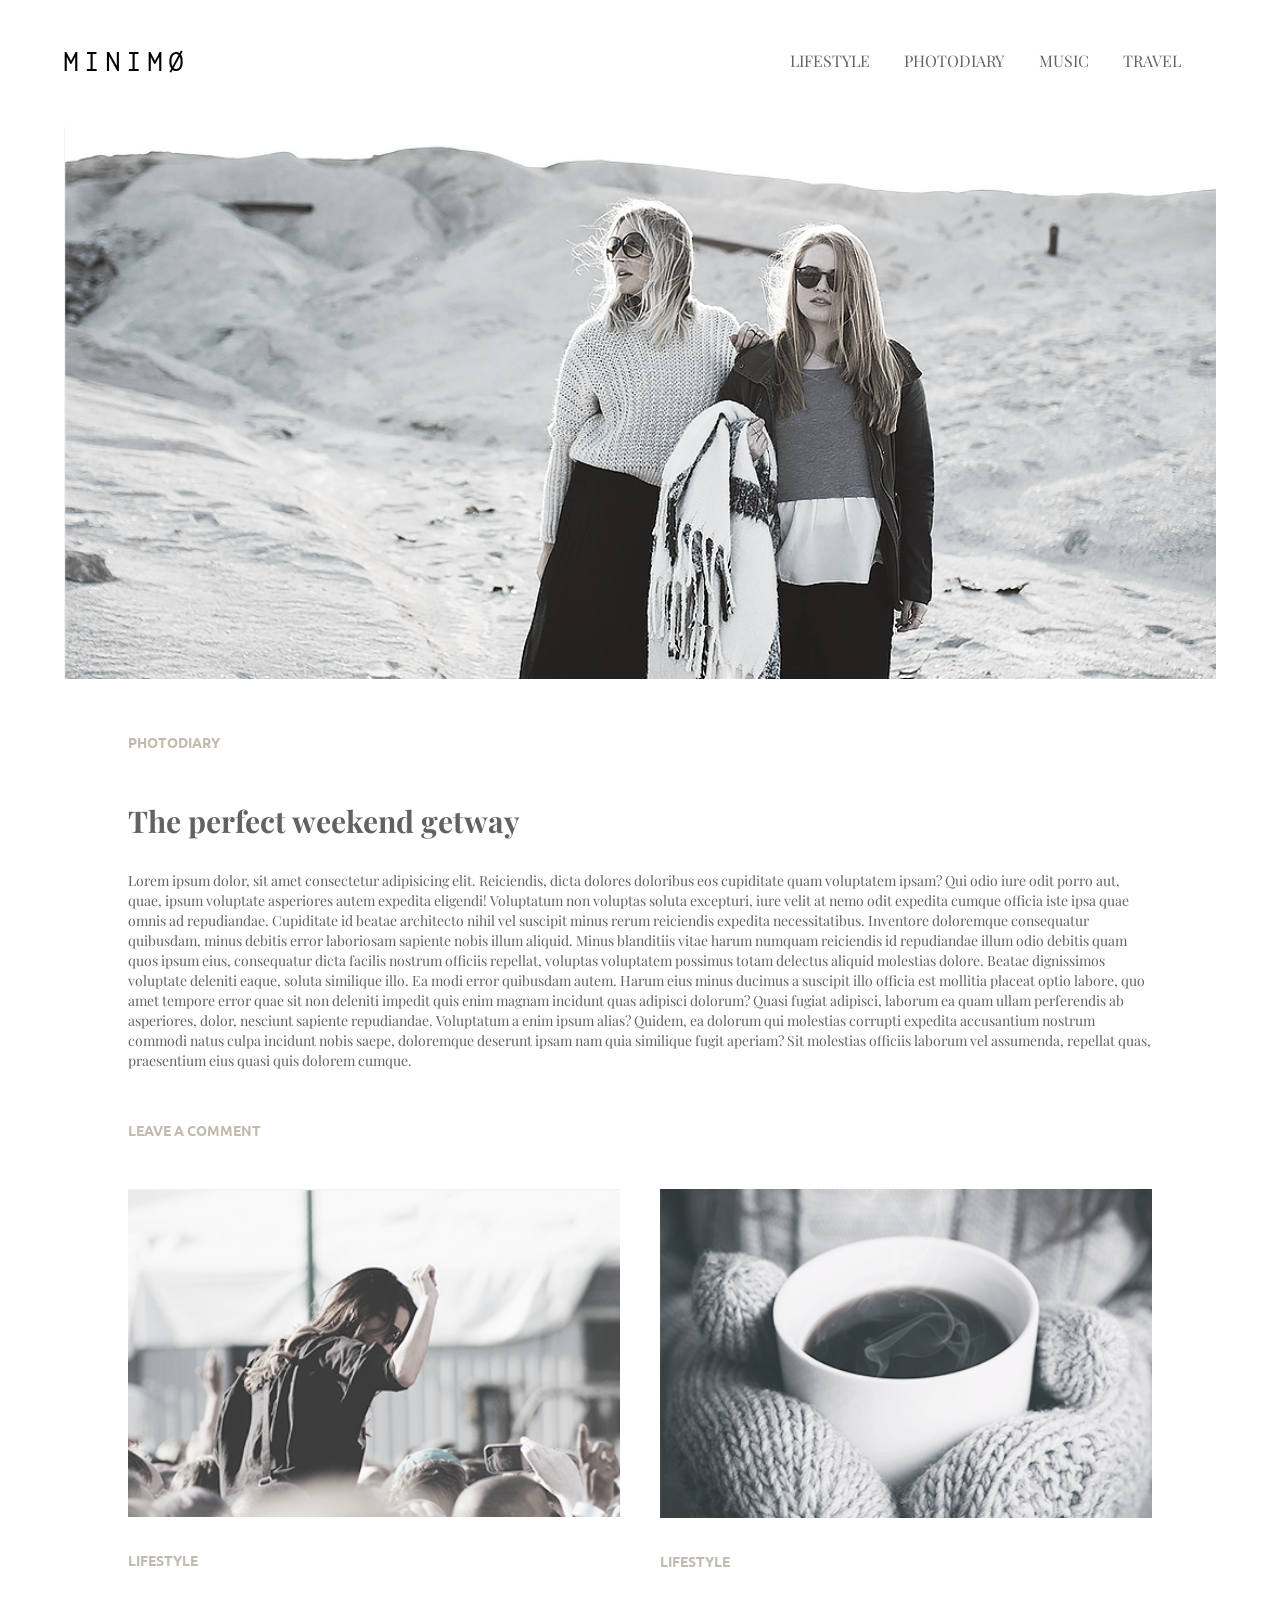
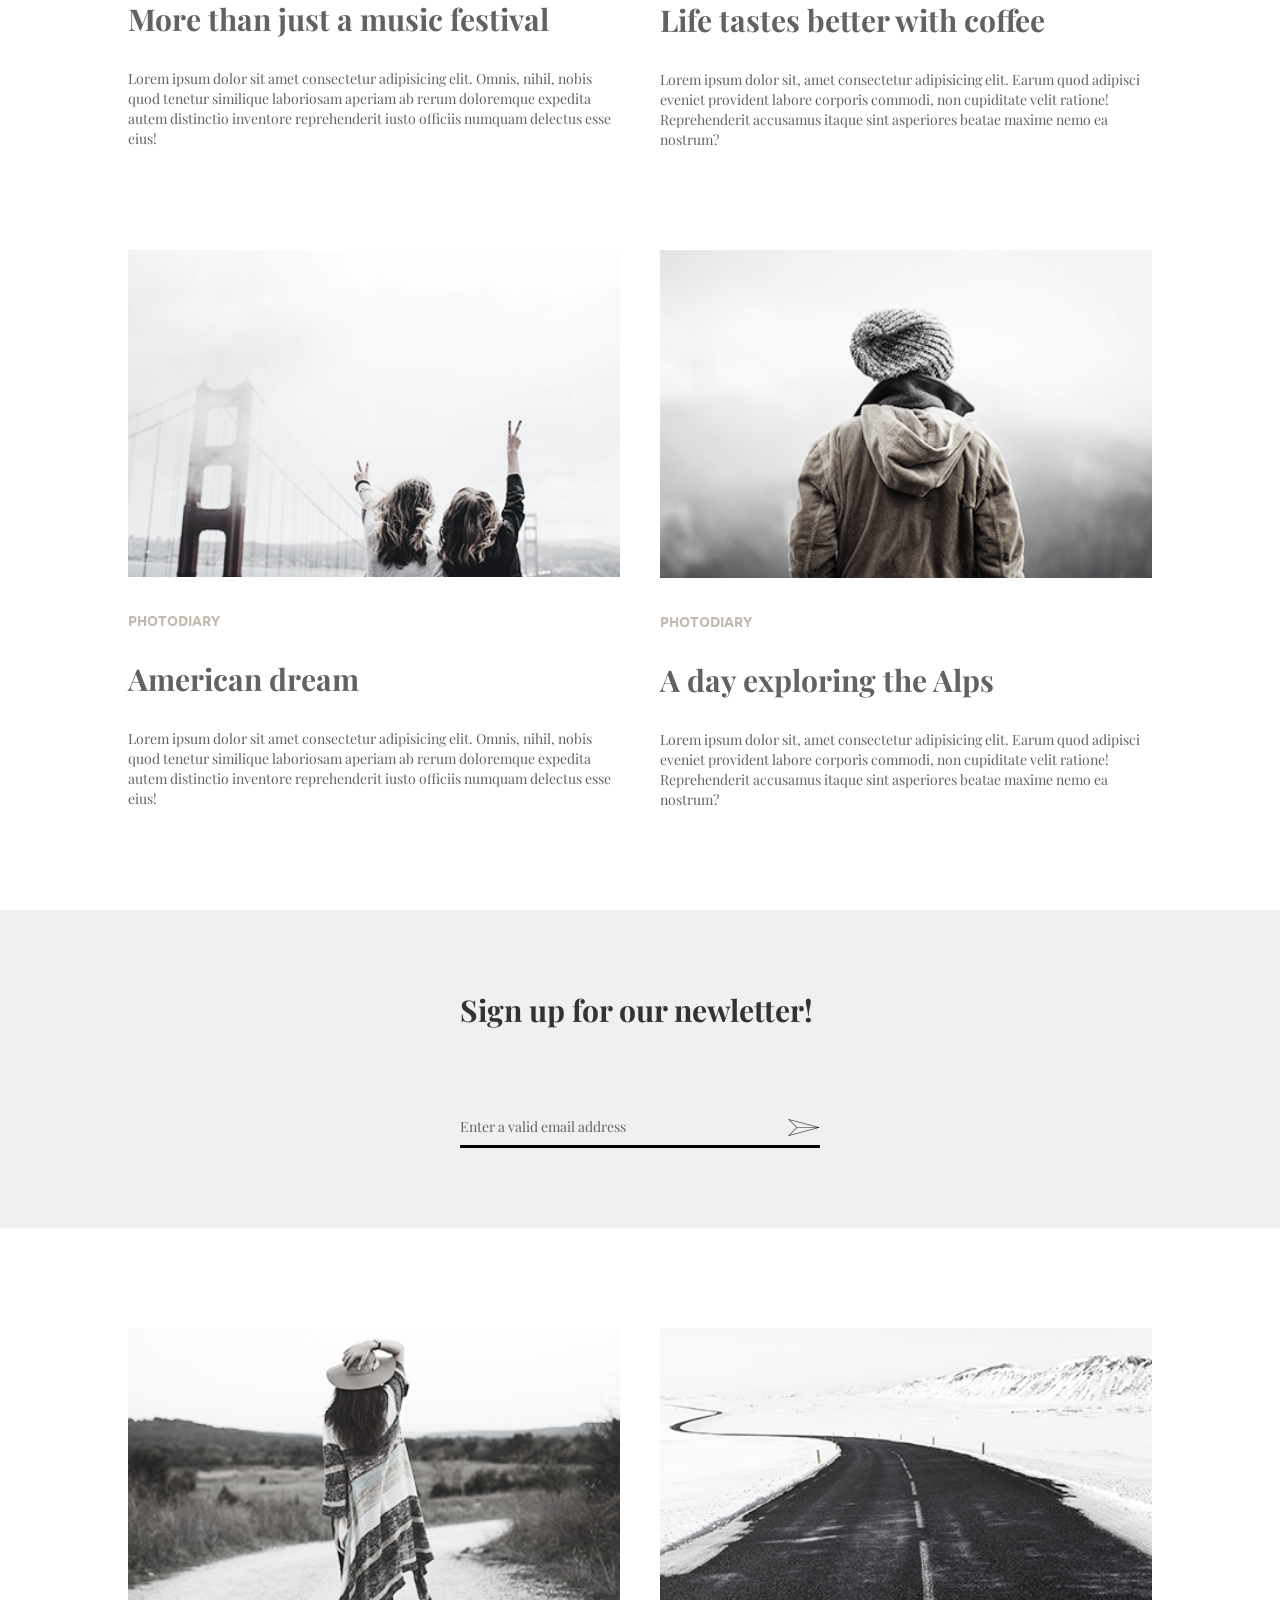
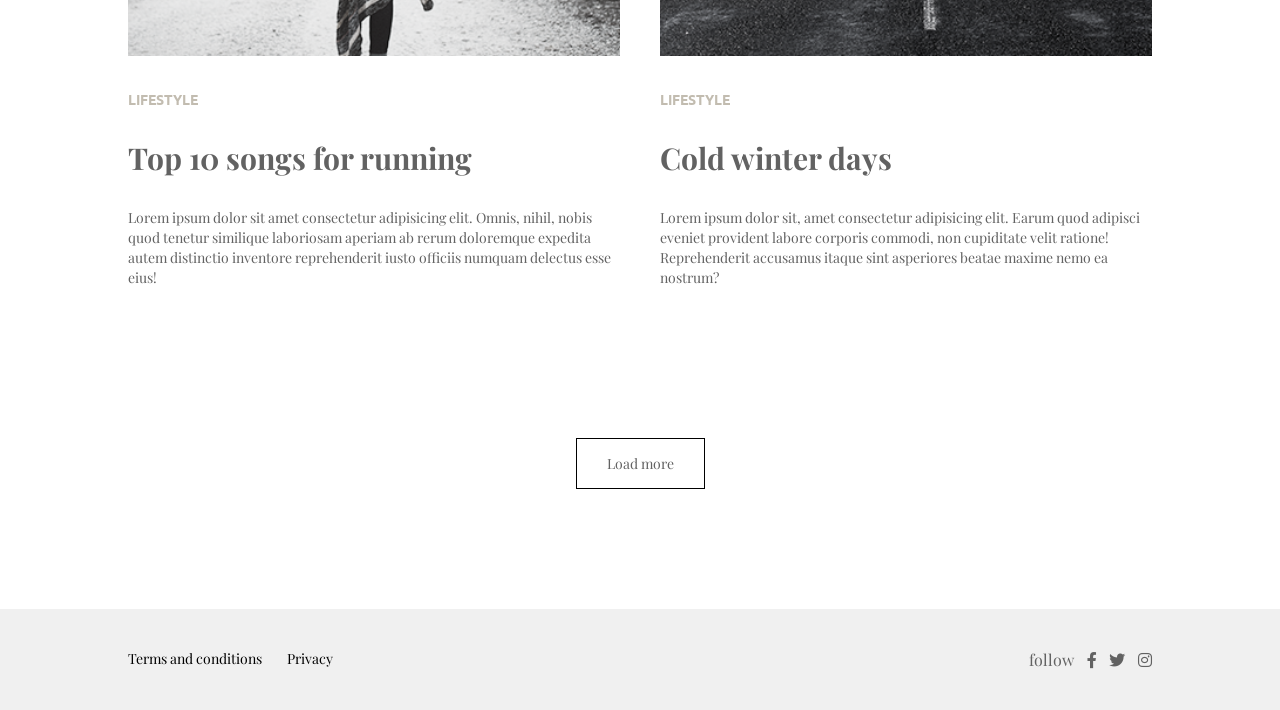
==== index.html @ e21ecb54 "live" ====
<!DOCTYPE html>
<html lang="en">
  <head>
    <meta charset="UTF-8" />
    <meta http-equiv="X-UA-Compatible" content="IE=edge" />
    <meta name="viewport" content="width=device-width, initial-scale=1.0" />
    <title>Minimo</title>
    <link rel="stylesheet" href="css/all.min.css" />
    <link rel="stylesheet" href="css/style.css" />
  </head>
  <body>
    <!-- header part start -->
    <header>
      <div class="logo">
        <img src="images/minimo.png" alt="logo" />
      </div>
      <nav>
        <ul>
          <li><a href="">lifestyle</a></li>
          <li><a href="">photodiary</a></li>
          <li><a href="">music</a></li>
          <li><a href="">travel</a></li>
        </ul>
      </nav>
    </header>
    <!-- header part end -->

    <!-- banner part start -->
    <section class="banner">
      <img src="images/banner.png" alt="banner" />
    </section>
    <!-- banner part end -->

    <!-- photodiary  start -->
    <section class="photodiary">
      <h5>Photodiary</h5>
      <h1>The perfect weekend getway</h1>
      <p>
        Lorem ipsum dolor, sit amet consectetur adipisicing elit. Reiciendis,
        dicta dolores doloribus eos cupiditate quam voluptatem ipsam? Qui odio
        iure odit porro aut, quae, ipsum voluptate asperiores autem expedita
        eligendi! Voluptatum non voluptas soluta excepturi, iure velit at nemo
        odit expedita cumque officia iste ipsa quae omnis ad repudiandae.
        Cupiditate id beatae architecto nihil vel suscipit minus rerum
        reiciendis expedita necessitatibus. Inventore doloremque consequatur
        quibusdam, minus debitis error laboriosam sapiente nobis illum aliquid.
        Minus blanditiis vitae harum numquam reiciendis id repudiandae illum
        odio debitis quam quos ipsum eius, consequatur dicta facilis nostrum
        officiis repellat, voluptas voluptatem possimus totam delectus aliquid
        molestias dolore. Beatae dignissimos voluptate deleniti eaque, soluta
        similique illo. Ea modi error quibusdam autem. Harum eius minus ducimus
        a suscipit illo officia est mollitia placeat optio labore, quo amet
        tempore error quae sit non deleniti impedit quis enim magnam incidunt
        quas adipisci dolorum? Quasi fugiat adipisci, laborum ea quam ullam
        perferendis ab asperiores, dolor, nesciunt sapiente repudiandae.
        Voluptatum a enim ipsum alias? Quidem, ea dolorum qui molestias corrupti
        expedita accusantium nostrum commodi natus culpa incidunt nobis saepe,
        doloremque deserunt ipsam nam quia similique fugit aperiam? Sit
        molestias officiis laborum vel assumenda, repellat quas, praesentium
        eius quasi quis dolorem cumque.
      </p>
      <h5>Leave a comment</h5>
    </section>
    <!-- photodiary section  end -->

    <!-- lifestyle start  -->
    <section class="lifestyle">
      <div class="lifestyle_one">
        <img src="images/pic1.png" alt="lifestyle" />
        <h5>lifestyle</h5>
        <h1>More than just a music festival</h1>
        <p>
          Lorem ipsum dolor sit amet consectetur adipisicing elit. Omnis, nihil,
          nobis quod tenetur similique laboriosam aperiam ab rerum doloremque
          expedita autem distinctio inventore reprehenderit iusto officiis
          numquam delectus esse eius!
        </p>
      </div>

      <div class="lifestyle_two">
        <img src="images/pic2.png" alt="lifestyle" />
        <h5>lifestyle</h5>
        <h1>Life tastes better with coffee</h1>
        <p>
          Lorem ipsum dolor sit, amet consectetur adipisicing elit. Earum quod
          adipisci eveniet provident labore corporis commodi, non cupiditate
          velit ratione! Reprehenderit accusamus itaque sint asperiores beatae
          maxime nemo ea nostrum?
        </p>
      </div>
    </section>
    <section class="lifestyle">
      <div class="lifestyle_three">
        <img src="images/pic3.png" alt="lifestyle" />
        <h5>Photodiary</h5>
        <h1>American dream</h1>
        <p>
          Lorem ipsum dolor sit amet consectetur adipisicing elit. Omnis, nihil,
          nobis quod tenetur similique laboriosam aperiam ab rerum doloremque
          expedita autem distinctio inventore reprehenderit iusto officiis
          numquam delectus esse eius!
        </p>
      </div>

      <div class="lifestyle_four">
        <img src="images/pic4.png" alt="lifestyle" />
        <h5>Photodiary</h5>
        <h1>A day exploring the Alps</h1>
        <p>
          Lorem ipsum dolor sit, amet consectetur adipisicing elit. Earum quod
          adipisci eveniet provident labore corporis commodi, non cupiditate
          velit ratione! Reprehenderit accusamus itaque sint asperiores beatae
          maxime nemo ea nostrum?
        </p>
      </div>
    </section>
    <!-- lifestyle section end  -->

    <!-- newsletter sction start  -->
    <section class="newsletter">
      <div class="news">
        <h1>Sign up for our newletter!</h1>
        <input
          type="email"
          name=""
          id="email"
          placeholder="Enter a valid email address"
        />
        <div class="send">
          <img src="images/sendicon.png" alt="image" />
        </div>
      </div>
    </section>
    <!-- newsletter sction end  -->

    <!-- Footer lifestyle section add  -->
    <section class="lifestyle">
      <div class="lifestyle_five">
        <img src="images/pic5.png" alt="lifestyle" />
        <h5>Lifestyle</h5>
        <h1>Top 10 songs for running</h1>
        <p>
          Lorem ipsum dolor sit amet consectetur adipisicing elit. Omnis, nihil,
          nobis quod tenetur similique laboriosam aperiam ab rerum doloremque
          expedita autem distinctio inventore reprehenderit iusto officiis
          numquam delectus esse eius!
        </p>
      </div>

      <div class="lifestyle_six">
        <img src="images/pic6.png" alt="lifestyle" />
        <h5>Lifestyle</h5>
        <h1>Cold winter days</h1>
        <p>
          Lorem ipsum dolor sit, amet consectetur adipisicing elit. Earum quod
          adipisci eveniet provident labore corporis commodi, non cupiditate
          velit ratione! Reprehenderit accusamus itaque sint asperiores beatae
          maxime nemo ea nostrum?
        </p>
      </div>
    </section>
    <!-- Footer lifestyle section end  -->

    <!-- load more section start  -->
    <section class="load">
      <div class="load_more">
        <input type="button" value="Load more" />
      </div>
    </section>

    <!-- load more section end  -->

    <!-- footer section start  -->
    <footer>
      <div class="footer_content">
        <div class="terms">
          <ul>
            <li><a href="">Terms and conditions</a></li>
            <li><a href="">Privacy</a></li>
          </ul>
        </div>
        <div class="social_icon">
          <ul>
            <li><a href="">follow</a></li>
            <li>
              <a href=""><i class="fab fa-facebook-f"></i></a>
            </li>
            <li>
              <a href=""><i class="fab fa-twitter"></i></a>
            </li>
            <li>
              <a href=""><i class="fab fa-instagram"></i></a>
            </li>
          </ul>
        </div>
      </div>
    </footer>
    <!-- footer section end  -->
  </body>
</html>
---- css/style.css ----
@import url("https://fonts.googleapis.com/css2?family=Playfair+Display:wght@400;500;600;700;800;900&family=Ubuntu:wght@300;400;500;700&display=swap");
/* font-family: 'Playfair Display', serif;  */
/* font-family: 'Ubuntu', sans-serif;  */
* {
  margin: 0px;
  padding: 0px;
}

/* header part css start */
header {
  width: 90%;
  margin: auto;
  display: flex;
  justify-content: space-between;
  margin-top: 50px;
}
.logo {
}
.logo img {
}
nav {
  width: 40%;
}
nav ul {
  list-style: none;
  display: flex;
  justify-content: space-evenly;
}
nav ul li {
}
nav ul li a {
  text-decoration: none;
  text-transform: uppercase;
  font-family: "Playfair Display", serif;
  color: #626262;
}
/* header part css end */

/* banner part css start */
.banner {
  width: 90%;
  margin: auto;
  margin-top: 50px;
}
.banner img {
  width: 100%;
}
/* banner part css end */

/* photodiary css start  */
.photodiary {
  width: 80%;
  margin: auto;
  margin-top: 30px;
  margin-bottom: 30px;
}
.photodiary h5 {
  color: #c2bcb0;
  font-size: 14px;
  text-transform: uppercase;
  margin-top: 50px;
  margin-bottom: 50px;
  font-family: "Ubuntu", sans-serif;
}
.photodiary h1 {
  color: #626262;
  font-size: 30px;
  font-family: "Playfair Display", serif;
  margin-bottom: 30px;
}
.photodiary p {
  font-size: 14px;
  font-family: "Playfair Display", serif;
  color: #626262;
  line-height: 20px;
  font-weight: 400px;
}
/* photodiary css end  */

/* lifestyle css start  */
.lifestyle {
  margin-top: 50px;
  display: flex;
  width: 80%;
  margin: auto;
  justify-content: space-between;
}
.lifestyle_one {
  width: 48%;
}
.lifestyle_one img {
  width: 100%;
}
.lifestyle_one h5 {
  color: #c2bcb0;
  font-size: 14px;
  text-transform: uppercase;
  margin-top: 30px;
  margin-bottom: 30px;
  font-family: "Ubuntu", sans-serif;
}
.lifestyle_one h1 {
  color: #626262;
  font-size: 30px;
  font-family: "Playfair Display", serif;
  margin-bottom: 30px;
}
.lifestyle_one p {
  font-size: 14px;
  font-family: "Playfair Display", serif;
  color: #626262;
  line-height: 20px;
  font-weight: 400px;
}
.lifestyle_two {
  width: 48%;
}
.lifestyle_two img {
  width: 100%;
}
.lifestyle_two h5 {
  color: #c2bcb0;
  font-size: 14px;
  text-transform: uppercase;
  margin-top: 30px;
  margin-bottom: 30px;
  font-family: "Ubuntu", sans-serif;
}
.lifestyle_two h1 {
  color: #626262;
  font-size: 30px;
  font-family: "Playfair Display", serif;
  margin-bottom: 30px;
}
.lifestyle_two p {
  font-size: 14px;
  font-family: "Playfair Display", serif;
  color: #626262;
  line-height: 20px;
  font-weight: 400px;
}
.lifestyle_three {
  width: 48%;
  margin-bottom: 100px;
}
.lifestyle_three img {
  margin-top: 100px;
  width: 100%;
}
.lifestyle_three h5 {
  color: #c2bcb0;
  font-size: 14px;
  text-transform: uppercase;
  margin-top: 30px;
  margin-bottom: 30px;
  font-family: "Ubuntu", sans-serif;
}
.lifestyle_three h1 {
  color: #626262;
  font-size: 30px;
  font-family: "Playfair Display", serif;
  margin-bottom: 30px;
}
.lifestyle_three p {
  font-size: 14px;
  font-family: "Playfair Display", serif;
  color: #626262;
  line-height: 20px;
  font-weight: 400px;
}
.lifestyle_four {
  width: 48%;
  margin-bottom: 100px;
}
.lifestyle_four img {
  width: 100%;
  margin-top: 100px;
}
.lifestyle_four h5 {
  color: #c2bcb0;
  font-size: 14px;
  text-transform: uppercase;
  margin-top: 30px;
  margin-bottom: 30px;
  font-family: "Ubuntu", sans-serif;
}
.lifestyle_four h1 {
  color: #626262;
  font-size: 30px;
  font-family: "Playfair Display", serif;
  margin-bottom: 30px;
}
.lifestyle_four p {
  font-size: 14px;
  font-family: "Playfair Display", serif;
  color: #626262;
  line-height: 20px;
  font-weight: 400px;
}
/* lifestyle css end  */

/* newsletter css start  */
.newsletter {
  background: #f0f0f0;
  padding: 80px 0px;
}
.news {
  margin: auto;
  width: 360px;
  position: relative;
}
.news h1 {
  color: #333333;
  font-size: 30px;
  font-family: 400px;
  font-family: "Playfair Display", serif;
}

.news input {
  margin-top: 80px;
  color: #888888;
  border: none;
  background: transparent;
  border-bottom: 3px solid black;
  width: 360px;
  padding: 10px 0px;
}
.send {
  position: absolute;
  right: 0px;
  bottom: 8px;
}
input::placeholder {
  font-size: 14px;
  font-family: "Playfair Display", serif;
  color: #626262;
}
/* newsletter css end  */

/* Footer lifstyle css start  */
.lifestyle_five {
  width: 48%;
  margin-bottom: 50px;
}
.lifestyle_five img {
  margin-top: 100px;
  width: 100%;
}
.lifestyle_five h5 {
  color: #c2bcb0;
  font-size: 14px;
  text-transform: uppercase;
  margin-top: 30px;
  margin-bottom: 30px;
  font-family: "Ubuntu", sans-serif;
}
.lifestyle_five h1 {
  color: #626262;
  font-size: 30px;
  font-family: "Playfair Display", serif;
  margin-bottom: 30px;
}
.lifestyle_five p {
  font-size: 14px;
  font-family: "Playfair Display", serif;
  color: #626262;
  line-height: 20px;
  font-weight: 400px;
}

.lifestyle_six {
  width: 48%;
  margin-bottom: 50px;
}
.lifestyle_six img {
  margin-top: 100px;
  width: 100%;
}
.lifestyle_six h5 {
  color: #c2bcb0;
  font-size: 14px;
  text-transform: uppercase;
  margin-top: 30px;
  margin-bottom: 30px;
  font-family: "Ubuntu", sans-serif;
}
.lifestyle_six h1 {
  color: #626262;
  font-size: 30px;
  font-family: "Playfair Display", serif;
  margin-bottom: 30px;
}
.lifestyle_six p {
  font-size: 14px;
  font-family: "Playfair Display", serif;
  color: #626262;
  line-height: 20px;
  font-weight: 400px;
}
/* Footer lifstyle css end  */

/* load more section css start  */
.load {
  text-align: center;
  padding: 100px;
}
.load_more {
}
.load_more input {
  padding: 20px;
  background: transparent;
  border: none;
  border: 1px solid black;
}
input[type="button"] {
  font-size: 14px;
  font-family: "Playfair Display", serif;
  color: #626262;
  padding: 15px 30px;
}

/* load more section css end  */

/* footer section css start  */
footer {
  margin-top: 20px;
  background: #f0f0f0;
  padding: 40px 0px;
}
.footer_content {
  width: 80%;
  margin: auto;
  display: flex;
  justify-content: space-between;
}
.terms {
  width: 20%;
}
.terms ul {
  list-style: none;
  display: flex;
  justify-content: space-between;
}
.terms ul li {
  text-decoration: none;
  font-size: 12px;
}
.terms ul li a {
  font-size: 14px;
  font-family: "Playfair Display", serif;
  color: black;
  text-decoration: none;
}

.social_icon {
  width: 12%;
  list-style: none;
  text-decoration: none;
}
.social_icon ul {
  display: flex;
  justify-content: space-between;
}
.social_icon ul li {
  list-style: none;
  font-family: "Playfair Display", serif;
  color: #626262;
}
.social_icon ul li a {
  text-decoration: none;
  color: #626262;
}
.social_icon ul li a i {
}
/* footer section css end  */
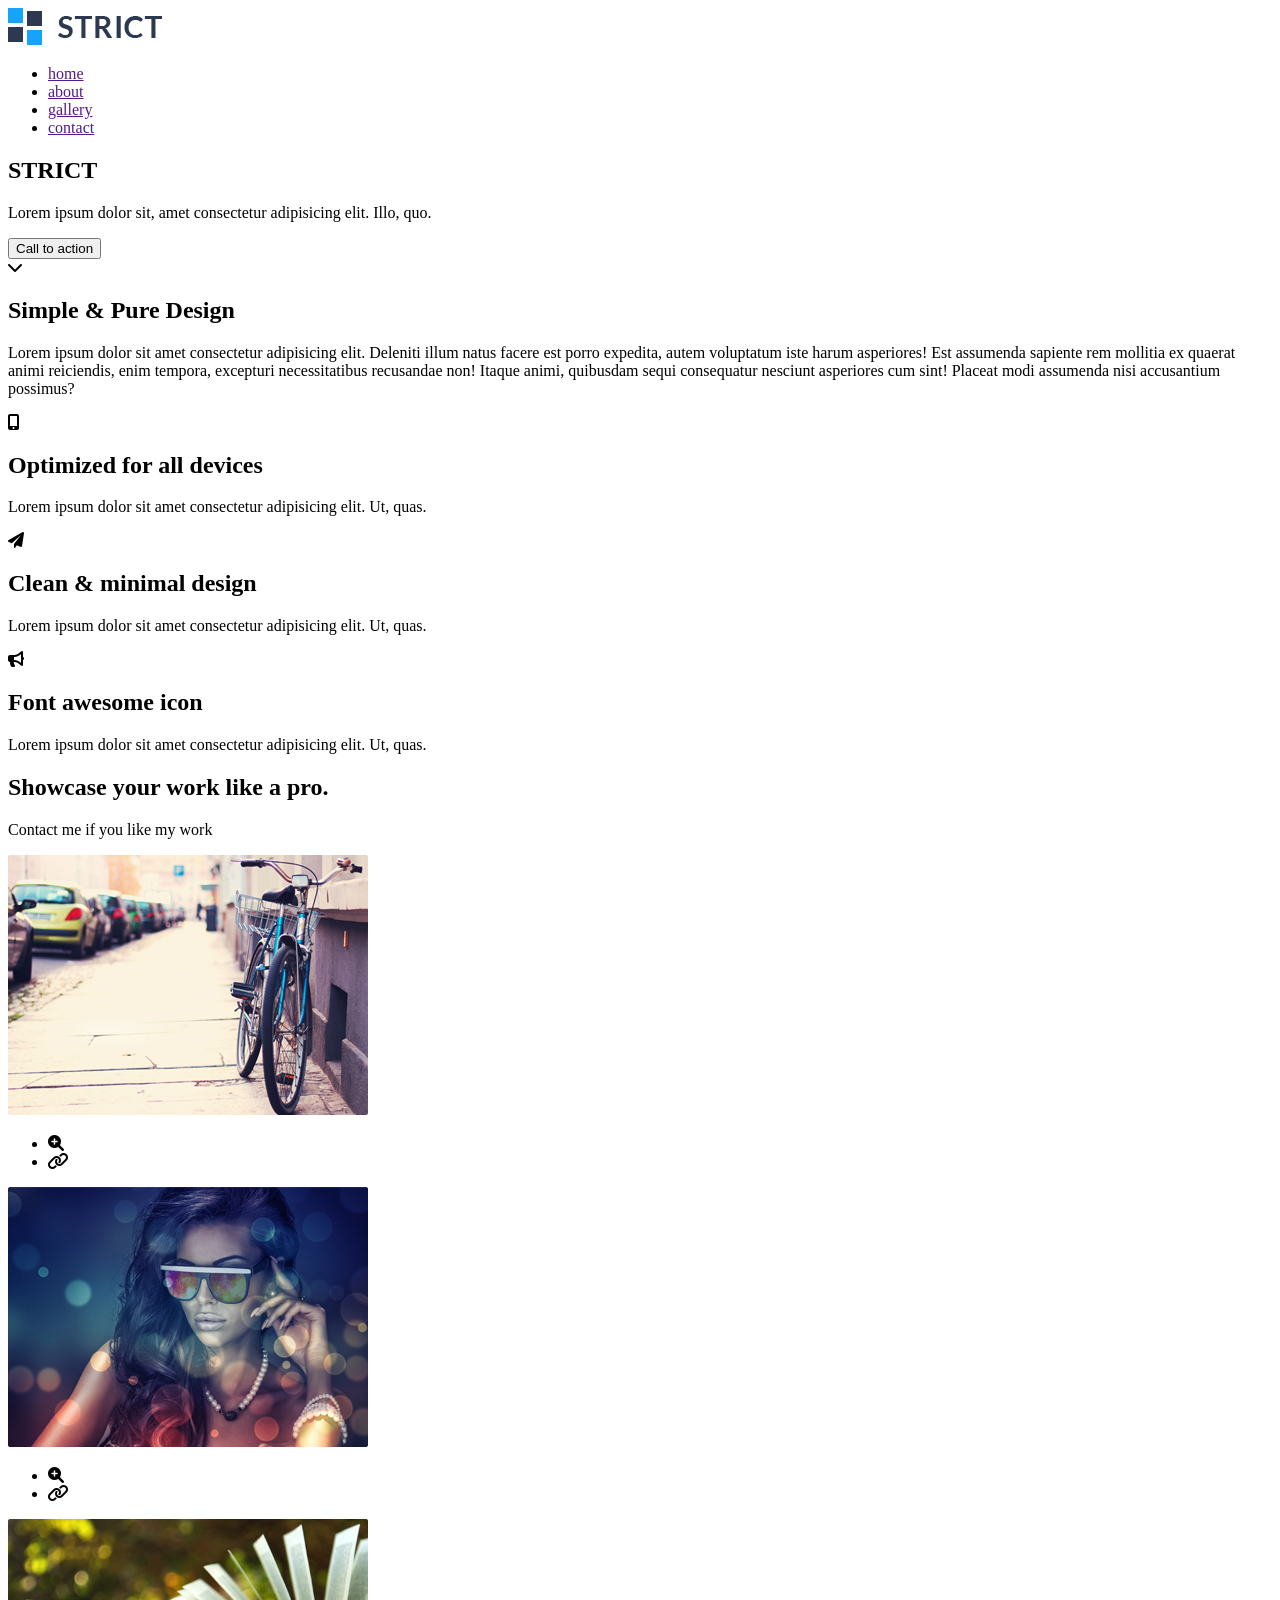
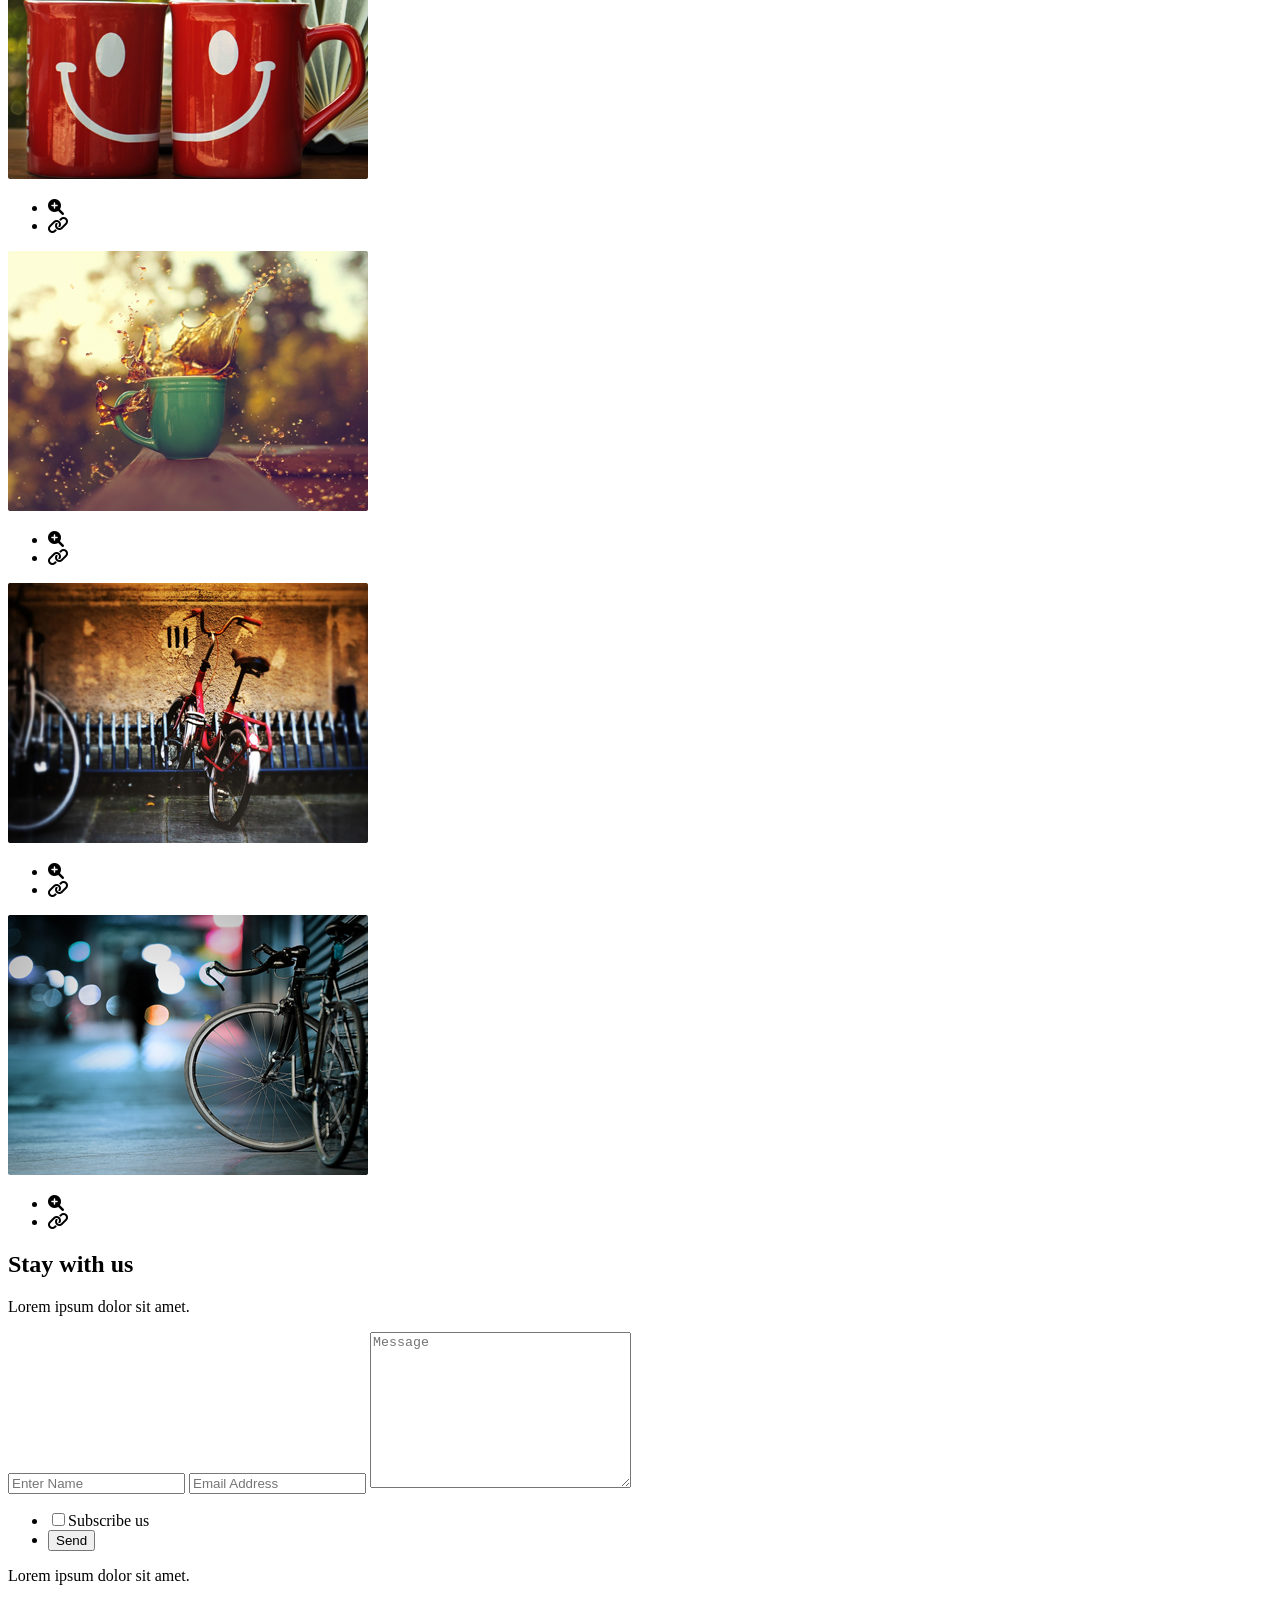
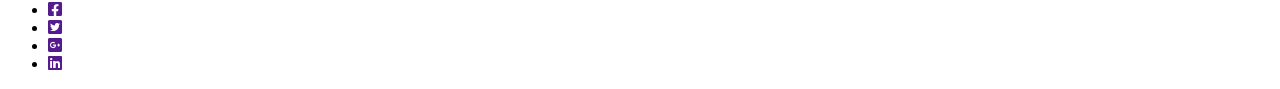
==== commit 08451d16: "live" ====
--- a/index.html
+++ b/index.html
@@ -4,197 +4,221 @@
     <meta charset="UTF-8" />
     <meta http-equiv="X-UA-Compatible" content="IE=edge" />
     <meta name="viewport" content="width=device-width, initial-scale=1.0" />
-    <title>Minimo</title>
-    <link rel="stylesheet" href="css/all.min.css" />
-    <link rel="stylesheet" href="css/style.css" />
+    <link rel="stylesheet" href="./css/all.min.css" />
+    <link rel="stylesheet" href="./css/Style.css" />
+    <title>Strict</title>
   </head>
   <body>
-    <!-- header part start -->
-    <header>
-      <div class="logo">
-        <img src="images/minimo.png" alt="logo" />
-      </div>
-      <nav>
-        <ul>
-          <li><a href="">lifestyle</a></li>
-          <li><a href="">photodiary</a></li>
-          <li><a href="">music</a></li>
-          <li><a href="">travel</a></li>
-        </ul>
-      </nav>
-    </header>
-    <!-- header part end -->
+    <!-- header part starts -->
+    <div class="header">
+      <header>
+        <div class="logo">
+          <img src="./images/logo.png" alt="" />
+        </div>
+        <nav>
+          <ul>
+            <li><a href="">home</a></li>
+            <li><a href="">about</a></li>
+            <li><a href="">gallery</a></li>
+            <li><a href="">contact</a></li>
+          </ul>
+        </nav>
+      </header>
+    </div>
+    <!-- header part ends -->
 
-    <!-- banner part start -->
+    <!-- banner part starts  -->
     <section class="banner">
-      <img src="images/banner.png" alt="banner" />
-    </section>
-    <!-- banner part end -->
+      <div class="banner_content">
+        <h1>STRICT</h1>
+        <span></span>
+        <p>
+          Lorem ipsum dolor sit, amet consectetur adipisicing elit. Illo, quo.
+        </p>
+        <input type="button" value="Call to action" />
+        <div class="icon">
+          <i class="fas fa-chevron-down"></i>
+        </div>
+      </div>
+    </section>
+    <!-- banner part ends  -->
 
-    <!-- photodiary  start -->
-    <section class="photodiary">
-      <h5>Photodiary</h5>
-      <h1>The perfect weekend getway</h1>
-      <p>
-        Lorem ipsum dolor, sit amet consectetur adipisicing elit. Reiciendis,
-        dicta dolores doloribus eos cupiditate quam voluptatem ipsam? Qui odio
-        iure odit porro aut, quae, ipsum voluptate asperiores autem expedita
-        eligendi! Voluptatum non voluptas soluta excepturi, iure velit at nemo
-        odit expedita cumque officia iste ipsa quae omnis ad repudiandae.
-        Cupiditate id beatae architecto nihil vel suscipit minus rerum
-        reiciendis expedita necessitatibus. Inventore doloremque consequatur
-        quibusdam, minus debitis error laboriosam sapiente nobis illum aliquid.
-        Minus blanditiis vitae harum numquam reiciendis id repudiandae illum
-        odio debitis quam quos ipsum eius, consequatur dicta facilis nostrum
-        officiis repellat, voluptas voluptatem possimus totam delectus aliquid
-        molestias dolore. Beatae dignissimos voluptate deleniti eaque, soluta
-        similique illo. Ea modi error quibusdam autem. Harum eius minus ducimus
-        a suscipit illo officia est mollitia placeat optio labore, quo amet
-        tempore error quae sit non deleniti impedit quis enim magnam incidunt
-        quas adipisci dolorum? Quasi fugiat adipisci, laborum ea quam ullam
-        perferendis ab asperiores, dolor, nesciunt sapiente repudiandae.
-        Voluptatum a enim ipsum alias? Quidem, ea dolorum qui molestias corrupti
-        expedita accusantium nostrum commodi natus culpa incidunt nobis saepe,
-        doloremque deserunt ipsam nam quia similique fugit aperiam? Sit
-        molestias officiis laborum vel assumenda, repellat quas, praesentium
-        eius quasi quis dolorem cumque.
-      </p>
-      <h5>Leave a comment</h5>
-    </section>
-    <!-- photodiary section  end -->
+    <!-- simple & pure design section starts -->
+    <section class="simple_design">
+      <div class="simple_content">
+        <h1>Simple & Pure Design</h1>
+        <p>
+          Lorem ipsum dolor sit amet consectetur adipisicing elit. Deleniti
+          illum natus facere est porro expedita, autem voluptatum iste harum
+          asperiores! Est assumenda sapiente rem mollitia ex quaerat animi
+          reiciendis, enim tempora, excepturi necessitatibus recusandae non!
+          Itaque animi, quibusdam sequi consequatur nesciunt asperiores cum
+          sint! Placeat modi assumenda nisi accusantium possimus?
+        </p>
+      </div>
+    </section>
+    <!-- simple & pure design section starts -->
+    <!-- feature section starts  -->
+    <section class="feature">
+      <div class="feature_content">
+        <div class="feature_content_icon">
+          <i class="fas fa-mobile-alt"></i>
+        </div>
+        <h2>Optimized for all devices</h2>
+        <p>
+          Lorem ipsum dolor sit amet consectetur adipisicing elit. Ut, quas.
+        </p>
+      </div>
+      <div class="feature_content">
+        <div class="feature_content_icon">
+          <i class="fas fa-paper-plane"></i>
+        </div>
+        <h2>Clean & minimal design</h2>
+        <p>
+          Lorem ipsum dolor sit amet consectetur adipisicing elit. Ut, quas.
+        </p>
+      </div>
+      <div class="feature_content">
+        <div class="feature_content_icon">
+          <i class="fas fa-bullhorn"></i>
+        </div>
+        <h2>Font awesome icon</h2>
+        <p>
+          Lorem ipsum dolor sit amet consectetur adipisicing elit. Ut, quas.
+        </p>
+      </div>
+    </section>
+    <!-- feature section ends  -->
+    <!-- showcase section starts  -->
+    <section class="showcase">
+      <div class="showcase_section">
+        <div class="showcase_content">
+          <h1>Showcase your work like a pro.</h1>
+          <p>Contact me if you like my work</p>
+        </div>
+        <div class="show">
+          <div class="showcase_image">
+            <div class="item">
+              <img src="./images/showcase1.png" alt="image" />
+            </div>
+            <div class="icon_box">
+              <ul>
+                <li><i class="fas fa-search-plus"></i></li>
+                <li><i class="fas fa-link"></i></li>
+              </ul>
+            </div>
+          </div>
+          <div class="showcase_image">
+            <div class="item">
+              <img src="./images/showcase2.png" alt="image" />
+            </div>
+            <div class="icon_box">
+              <ul>
+                <li><i class="fas fa-search-plus"></i></li>
+                <li><i class="fas fa-link"></i></li>
+              </ul>
+            </div>
+          </div>
+          <div class="showcase_image">
+            <div class="item">
+              <img src="./images/showcase3.png" alt="image" />
+            </div>
+            <div class="icon_box">
+              <ul>
+                <li><i class="fas fa-search-plus"></i></li>
+                <li><i class="fas fa-link"></i></li>
+              </ul>
+            </div>
+          </div>
+        </div>
+        <div class="show">
+          <div class="showcase_image">
+            <div class="item">
+              <img src="./images/showcase4.png" alt="image" />
+            </div>
+            <div class="icon_box">
+              <ul>
+                <li><i class="fas fa-search-plus"></i></li>
+                <li><i class="fas fa-link"></i></li>
+              </ul>
+            </div>
+          </div>
+          <div class="showcase_image">
+            <div class="item">
+              <img src="./images/showcase5.png" alt="image" />
+            </div>
+            <div class="icon_box">
+              <ul>
+                <li><i class="fas fa-search-plus"></i></li>
+                <li><i class="fas fa-link"></i></li>
+              </ul>
+            </div>
+          </div>
+          <div class="showcase_image">
+            <div class="item">
+              <img src="./images/showcase6.png" alt="image" />
+            </div>
+            <div class="icon_box">
+              <ul>
+                <li><i class="fas fa-search-plus"></i></li>
+                <li><i class="fas fa-link"></i></li>
+              </ul>
+            </div>
+          </div>
+        </div>
+      </div>
+    </section>
+    <!-- showcase section ends  -->
+    <!-- newsletter section starts  -->
+    <section class="contact">
+      <div class="contact_details">
+        <div class="contact_header">
+          <h1>Stay with us</h1>
+          <p>Lorem ipsum dolor sit amet.</p>
+        </div>
+        <form action="">
+          <input type="text" name="" id="" placeholder="Enter Name" />
+          <input type="email" name="" id="" placeholder="Email Address" />
+          <textarea
+            name=""
+            id=""
+            cols="30"
+            rows="10"
+            placeholder="Message"
+          ></textarea>
+          <ul>
+            <li><input type="checkbox" name="" id="" />Subscribe us</li>
+            <li><input type="button" name="" id="" value="Send" /></li>
+          </ul>
+        </form>
+      </div>
+    </section>
+    <!-- newsletter section ends  -->
+    <!-- footer section starts  -->
+    <section class="foot">
+      <footer>
+        <div class="footer_content">
+          <p>Lorem ipsum dolor sit amet.</p>
+        </div>
+        <div class="social">
+          <ul>
+            <li>
+              <a href=""><i class="fab fa-facebook-square"></i></a>
+            </li>
+            <li>
+              <a href=""><i class="fab fa-twitter-square"></i></a>
+            </li>
+            <li>
+              <a href=""><i class="fab fa-google-plus-square"></i></a>
+            </li>
+            <li>
+              <a href=""><i class="fab fa-linkedin"></i></a>
+            </li>
+          </ul>
+        </div>
+      </footer>
+    </section>
 
-    <!-- lifestyle start  -->
-    <section class="lifestyle">
-      <div class="lifestyle_one">
-        <img src="images/pic1.png" alt="lifestyle" />
-        <h5>lifestyle</h5>
-        <h1>More than just a music festival</h1>
-        <p>
-          Lorem ipsum dolor sit amet consectetur adipisicing elit. Omnis, nihil,
-          nobis quod tenetur similique laboriosam aperiam ab rerum doloremque
-          expedita autem distinctio inventore reprehenderit iusto officiis
-          numquam delectus esse eius!
-        </p>
-      </div>
-
-      <div class="lifestyle_two">
-        <img src="images/pic2.png" alt="lifestyle" />
-        <h5>lifestyle</h5>
-        <h1>Life tastes better with coffee</h1>
-        <p>
-          Lorem ipsum dolor sit, amet consectetur adipisicing elit. Earum quod
-          adipisci eveniet provident labore corporis commodi, non cupiditate
-          velit ratione! Reprehenderit accusamus itaque sint asperiores beatae
-          maxime nemo ea nostrum?
-        </p>
-      </div>
-    </section>
-    <section class="lifestyle">
-      <div class="lifestyle_three">
-        <img src="images/pic3.png" alt="lifestyle" />
-        <h5>Photodiary</h5>
-        <h1>American dream</h1>
-        <p>
-          Lorem ipsum dolor sit amet consectetur adipisicing elit. Omnis, nihil,
-          nobis quod tenetur similique laboriosam aperiam ab rerum doloremque
-          expedita autem distinctio inventore reprehenderit iusto officiis
-          numquam delectus esse eius!
-        </p>
-      </div>
-
-      <div class="lifestyle_four">
-        <img src="images/pic4.png" alt="lifestyle" />
-        <h5>Photodiary</h5>
-        <h1>A day exploring the Alps</h1>
-        <p>
-          Lorem ipsum dolor sit, amet consectetur adipisicing elit. Earum quod
-          adipisci eveniet provident labore corporis commodi, non cupiditate
-          velit ratione! Reprehenderit accusamus itaque sint asperiores beatae
-          maxime nemo ea nostrum?
-        </p>
-      </div>
-    </section>
-    <!-- lifestyle section end  -->
-
-    <!-- newsletter sction start  -->
-    <section class="newsletter">
-      <div class="news">
-        <h1>Sign up for our newletter!</h1>
-        <input
-          type="email"
-          name=""
-          id="email"
-          placeholder="Enter a valid email address"
-        />
-        <div class="send">
-          <img src="images/sendicon.png" alt="image" />
-        </div>
-      </div>
-    </section>
-    <!-- newsletter sction end  -->
-
-    <!-- Footer lifestyle section add  -->
-    <section class="lifestyle">
-      <div class="lifestyle_five">
-        <img src="images/pic5.png" alt="lifestyle" />
-        <h5>Lifestyle</h5>
-        <h1>Top 10 songs for running</h1>
-        <p>
-          Lorem ipsum dolor sit amet consectetur adipisicing elit. Omnis, nihil,
-          nobis quod tenetur similique laboriosam aperiam ab rerum doloremque
-          expedita autem distinctio inventore reprehenderit iusto officiis
-          numquam delectus esse eius!
-        </p>
-      </div>
-
-      <div class="lifestyle_six">
-        <img src="images/pic6.png" alt="lifestyle" />
-        <h5>Lifestyle</h5>
-        <h1>Cold winter days</h1>
-        <p>
-          Lorem ipsum dolor sit, amet consectetur adipisicing elit. Earum quod
-          adipisci eveniet provident labore corporis commodi, non cupiditate
-          velit ratione! Reprehenderit accusamus itaque sint asperiores beatae
-          maxime nemo ea nostrum?
-        </p>
-      </div>
-    </section>
-    <!-- Footer lifestyle section end  -->
-
-    <!-- load more section start  -->
-    <section class="load">
-      <div class="load_more">
-        <input type="button" value="Load more" />
-      </div>
-    </section>
-
-    <!-- load more section end  -->
-
-    <!-- footer section start  -->
-    <footer>
-      <div class="footer_content">
-        <div class="terms">
-          <ul>
-            <li><a href="">Terms and conditions</a></li>
-            <li><a href="">Privacy</a></li>
-          </ul>
-        </div>
-        <div class="social_icon">
-          <ul>
-            <li><a href="">follow</a></li>
-            <li>
-              <a href=""><i class="fab fa-facebook-f"></i></a>
-            </li>
-            <li>
-              <a href=""><i class="fab fa-twitter"></i></a>
-            </li>
-            <li>
-              <a href=""><i class="fab fa-instagram"></i></a>
-            </li>
-          </ul>
-        </div>
-      </div>
-    </footer>
-    <!-- footer section end  -->
+    <!-- footer section ends  -->
   </body>
 </html>
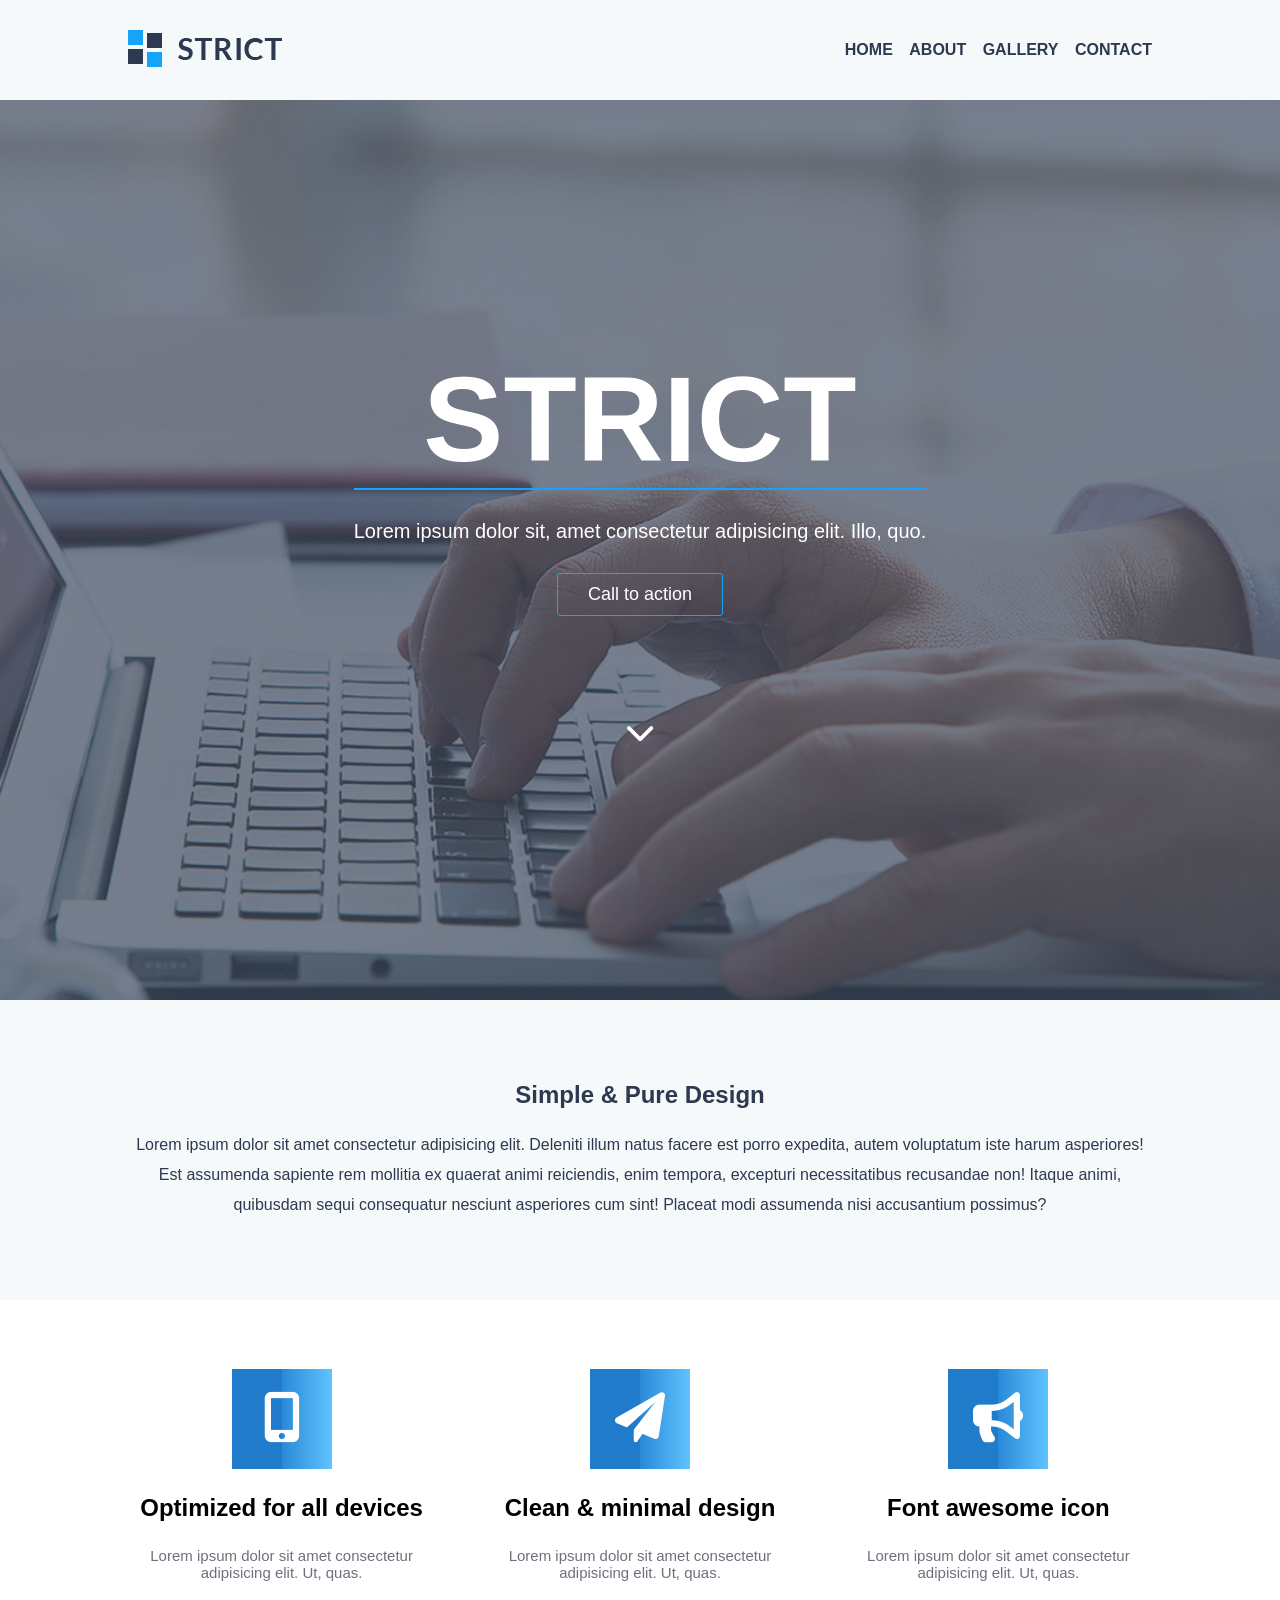
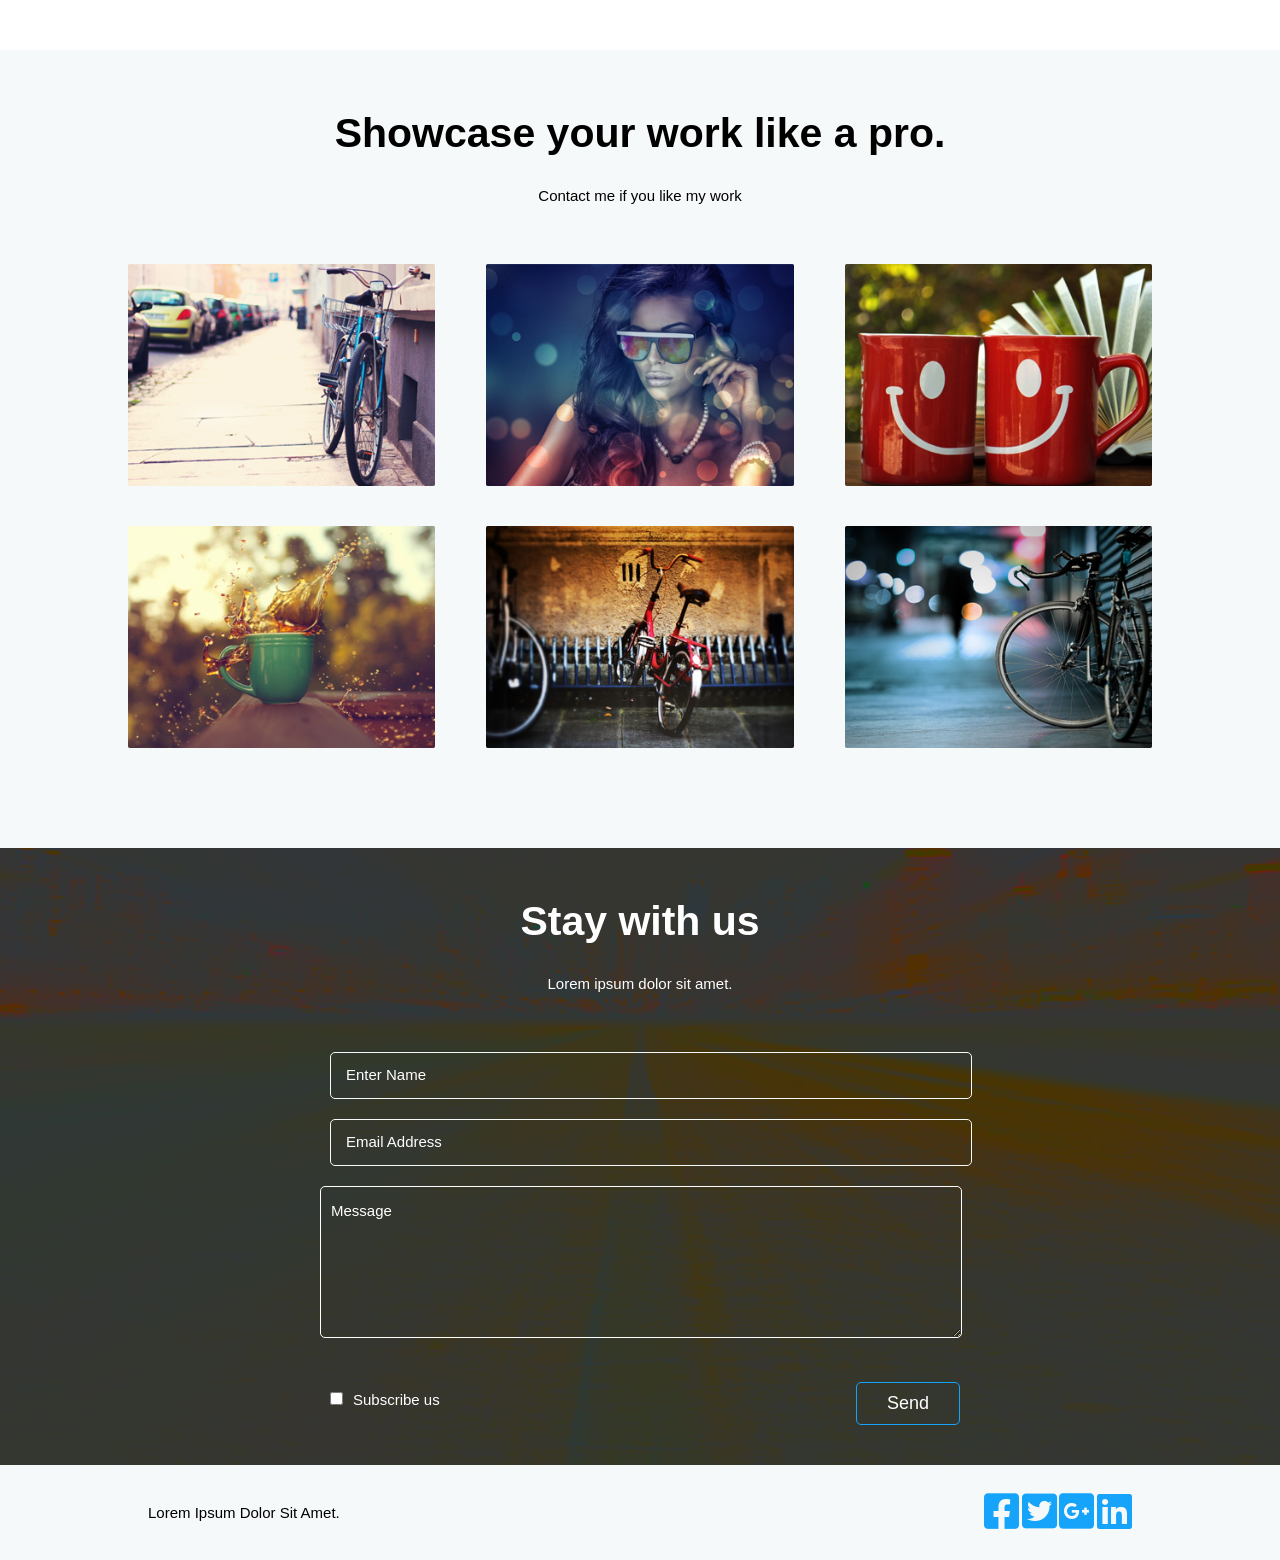
==== commit c60c2823: "bugfixed" ====
--- a/index.html
+++ b/index.html
@@ -5,7 +5,7 @@
     <meta http-equiv="X-UA-Compatible" content="IE=edge" />
     <meta name="viewport" content="width=device-width, initial-scale=1.0" />
     <link rel="stylesheet" href="./css/all.min.css" />
-    <link rel="stylesheet" href="./css/Style.css" />
+    <link rel="stylesheet" href="./css/style.css" />
     <title>Strict</title>
   </head>
   <body>
--- a/css/style.css
+++ b/css/style.css
@@ -0,0 +1,409 @@
+@import url("https://fonts.googleapis.com/css2?family=Lato:wght@100;300;400;700;900&display=swap");
+* {
+  margin: 0px;
+  padding: 0px;
+}
+/* header part css starts */
+.header {
+  background-color: #f6f9f9;
+}
+header {
+  width: 80%;
+  margin: auto;
+  display: inline-block;
+  display: flex;
+  justify-content: space-between;
+  height: 100px;
+  align-items: center;
+}
+.logo {
+  width: 20%;
+}
+.logo img {
+}
+nav {
+  width: 30%;
+}
+nav ul {
+  display: flex;
+  justify-content: space-between;
+
+  text-transform: uppercase;
+  list-style: none;
+}
+nav ul li {
+}
+nav ul li a {
+  text-decoration: none;
+  font-family: "Lato", sans-serif;
+  font-size: 16px;
+  font-weight: 700;
+  color: #2d3950;
+}
+/* header part css ends */
+/* banner part css starts */
+.banner {
+  background-image: url(../images/banner.png);
+  background-repeat: no-repeat;
+  min-height: 100vh;
+  background-position: center center;
+  background-size: cover;
+  display: flex;
+  justify-content: center;
+  align-items: center;
+}
+.banner_content {
+  text-align: center;
+}
+.banner_content h1 {
+  font-size: 120px;
+  font-family: "Lato", sans-serif;
+  color: white;
+  text-transform: uppercase;
+}
+.banner_content span {
+  height: 1.5px;
+  width: 100%;
+  display: block;
+  background-color: #15a4fa;
+}
+.banner_content p {
+  font-size: 20px;
+  font-family: "Lato", sans-serif;
+  color: white;
+  margin: 30px 0px;
+}
+.banner_content input {
+  margin-top: 20px;
+  padding: 10px 20px;
+  background-color: transparent;
+  border: none;
+  border: 1px solid #15a4fa;
+  font-family: "Lato", sans-serif;
+  font-size: 18px;
+  color: white;
+  border-radius: 3px;
+  cursor: pointer;
+}
+.banner_content input:hover {
+  background-color: #15a4fa;
+}
+.icon {
+  color: white;
+  font-size: 30px;
+  margin-top: 100px;
+  animation: up-down 1.5s infinite linear alternate;
+}
+.icon i {
+}
+@keyframes up-down {
+  0% {
+    transform: translateY(0px);
+  }
+  100% {
+    transform: translateY(-50px);
+  }
+}
+/* banner part css ends */
+/* simple & pure design css starts */
+.simple_design {
+  background-color: #f6f9f9;
+  display: flex;
+  justify-content: center;
+  align-items: center;
+  height: 300px;
+  font-family: "Lato", sans-serif;
+  color: #2d3950;
+  text-align: center;
+}
+.simple_content {
+  width: 80%;
+  line-height: 30px;
+}
+.simple_content h1 {
+  font: 40px;
+}
+.simple_content p {
+  margin-top: 20px;
+  font: 20px;
+}
+/* simple & pure design css ends */
+/* feature section css starts */
+.feature {
+  background-color: white;
+  height: 350px;
+  font-family: "Lato", sans-serif;
+  align-items: center;
+  display: flex;
+  justify-content: space-between;
+  width: 80%;
+  margin: auto;
+}
+.feature_content {
+  text-align: center;
+  width: 30%;
+}
+.feature_content_icon {
+  font-size: 50px;
+  display: inline-block;
+  height: 100px;
+  width: 100px;
+  color: white;
+  /* for exactly middle */
+  line-height: 100px;
+  margin-bottom: 25px;
+
+  /* Permalink - use to edit and share this gradient: https://colorzilla.com/gradient-editor/#48baff+0,207cca+0,207cca+0,207cca+49,207cca+49,207cca+49,207cca+49,207cca+50,2989d8+50,2989d8+50,5fc3ff+100 */
+  background: #48baff; /* Old browsers */
+  background: -moz-linear-gradient(
+    left,
+    #48baff 0%,
+    #207cca 0%,
+    #207cca 0%,
+    #207cca 49%,
+    #207cca 49%,
+    #207cca 49%,
+    #207cca 49%,
+    #207cca 50%,
+    #2989d8 50%,
+    #2989d8 50%,
+    #5fc3ff 100%
+  ); /* FF3.6-15 */
+  background: -webkit-linear-gradient(
+    left,
+    #48baff 0%,
+    #207cca 0%,
+    #207cca 0%,
+    #207cca 49%,
+    #207cca 49%,
+    #207cca 49%,
+    #207cca 49%,
+    #207cca 50%,
+    #2989d8 50%,
+    #2989d8 50%,
+    #5fc3ff 100%
+  ); /* Chrome10-25,Safari5.1-6 */
+  background: linear-gradient(
+    to right,
+    #48baff 0%,
+    #207cca 0%,
+    #207cca 0%,
+    #207cca 49%,
+    #207cca 49%,
+    #207cca 49%,
+    #207cca 49%,
+    #207cca 50%,
+    #2989d8 50%,
+    #2989d8 50%,
+    #5fc3ff 100%
+  ); /* W3C, IE10+, FF16+, Chrome26+, Opera12+, Safari7+ */
+  filter: progid:DXImageTransform.Microsoft.gradient( startColorstr='#48baff', endColorstr='#5fc3ff',GradientType=1 ); /* IE6-9 */
+}
+.feature_content_icon i {
+}
+.feature_content h1 {
+  font-size: 20px;
+}
+.feature_content p {
+  font-size: 15px;
+  color: #6b717e;
+  margin-top: 25px;
+}
+/* feature section css ends */
+/* showcase setction css starts */
+.showcase {
+  background-color: #f6f9f9;
+  text-align: center;
+}
+.showcase_section {
+  width: 80%;
+  margin: auto;
+  padding: 60px;
+}
+.showcase_content {
+  font-family: "Lato", sans-serif;
+  text-align: center;
+}
+.showcase h1 {
+  font-size: 41px;
+  font-family: "Lato", sans-serif;
+}
+.showcase p {
+  margin-top: 30px;
+  font-size: 15px;
+  margin-bottom: 60px;
+}
+.show {
+  display: flex;
+  justify-content: space-between;
+  padding-bottom: 40px;
+}
+.showcase_image {
+  width: 30%;
+  position: relative;
+}
+.item {
+  position: relative;
+  line-height: 0px;
+}
+.item::after {
+  content: " ";
+  position: absolute;
+  width: 100%;
+  height: 0%;
+  background-color: #2babfabd;
+  top: 0;
+  left: 0;
+  transition: all 0.5s ease;
+}
+.item:hover::after {
+  height: 100%;
+  bottom: 100%;
+}
+.item img {
+  width: 100%;
+}
+.icon_box {
+  position: absolute;
+  top: 50%;
+  left: 50%;
+  width: 100px;
+  transform: translate(-50%, -50%);
+  color: white;
+  opacity: 0;
+  transition: 0.5s;
+}
+.icon_box ul {
+  list-style: none;
+  display: flex;
+  justify-content: space-between;
+}
+.icon_box ul li {
+  border: 0.5px solid white;
+  padding: 8px;
+  border-radius: 5px;
+}
+.showcase_image:hover .icon_box {
+  opacity: 1;
+}
+/* showcase setction css ends */
+/* newsletter section css starts */
+.contact {
+  background-image: url(../images/subscribe1.png);
+  background-repeat: no-repeat;
+  min-height: 50vh;
+  background-position: center;
+  background-size: cover;
+  background-color: #2b364b;
+  background-blend-mode: color;
+}
+
+.contact_details {
+  width: 50%;
+  margin: auto;
+  font-family: "Lato", sans-serif;
+}
+.contact_header {
+  color: white;
+  text-align: center;
+  padding: 50px 0px;
+}
+.contact_header h1 {
+  font-size: 41px;
+}
+.contact_header p {
+  font-size: 15px;
+  margin-top: 30px;
+}
+form {
+  align-items: center;
+}
+form input {
+  width: 100%;
+  background: transparent;
+  border: none;
+  border: #f6f9f9 1px solid;
+  border-radius: 5px;
+  padding: 15px 0px;
+  margin: 10px;
+}
+form ul {
+  list-style: none;
+  display: flex;
+  justify-content: space-between;
+  padding: 40px 0px;
+}
+form li {
+  color: white;
+  font-size: 15px;
+}
+textarea {
+  background: transparent;
+  width: 100%;
+  border: none;
+  border: 1px solid white;
+  border-radius: 5px;
+  margin-top: 10px;
+}
+input[type="button"] {
+  background: transparent;
+  border: none;
+  border: 1px solid #15a4fa;
+  margin: 0px;
+  padding: 0px;
+  padding: 10px 30px;
+  font-size: 18px;
+  color: white;
+}
+input[type="checkbox"] {
+  width: 13px;
+  text-align: center;
+  color: #99a0a9;
+}
+input::placeholder {
+  padding: 0px 15px;
+  font-size: 15px;
+  color: white;
+}
+textarea::placeholder {
+  padding: 15px 10px;
+  font-size: 15px;
+  font-family: "Lato", sans-serif;
+  color: white;
+}
+/* newsletter section css ends */
+/* footer section css starts */
+.foot {
+  background-color: #f6f9f9;
+  padding: 25px;
+}
+footer {
+  display: flex;
+  width: 80%;
+  justify-content: space-between;
+
+  font-family: "Lato", sans-serif;
+  font-size: 15px;
+  margin: auto;
+  align-items: center;
+}
+.footer_content {
+  width: 20%;
+  text-transform: capitalize;
+}
+.social {
+  width: 15%;
+  font-size: 40px;
+}
+.social ul {
+  list-style: none;
+  display: flex;
+  justify-content: space-between;
+}
+.social ul li {
+}
+.social ul li a {
+  color: #15a4fa;
+}
+/* footer section css starts */
+/* font-family: 'Lato', sans-serif; */ ;
